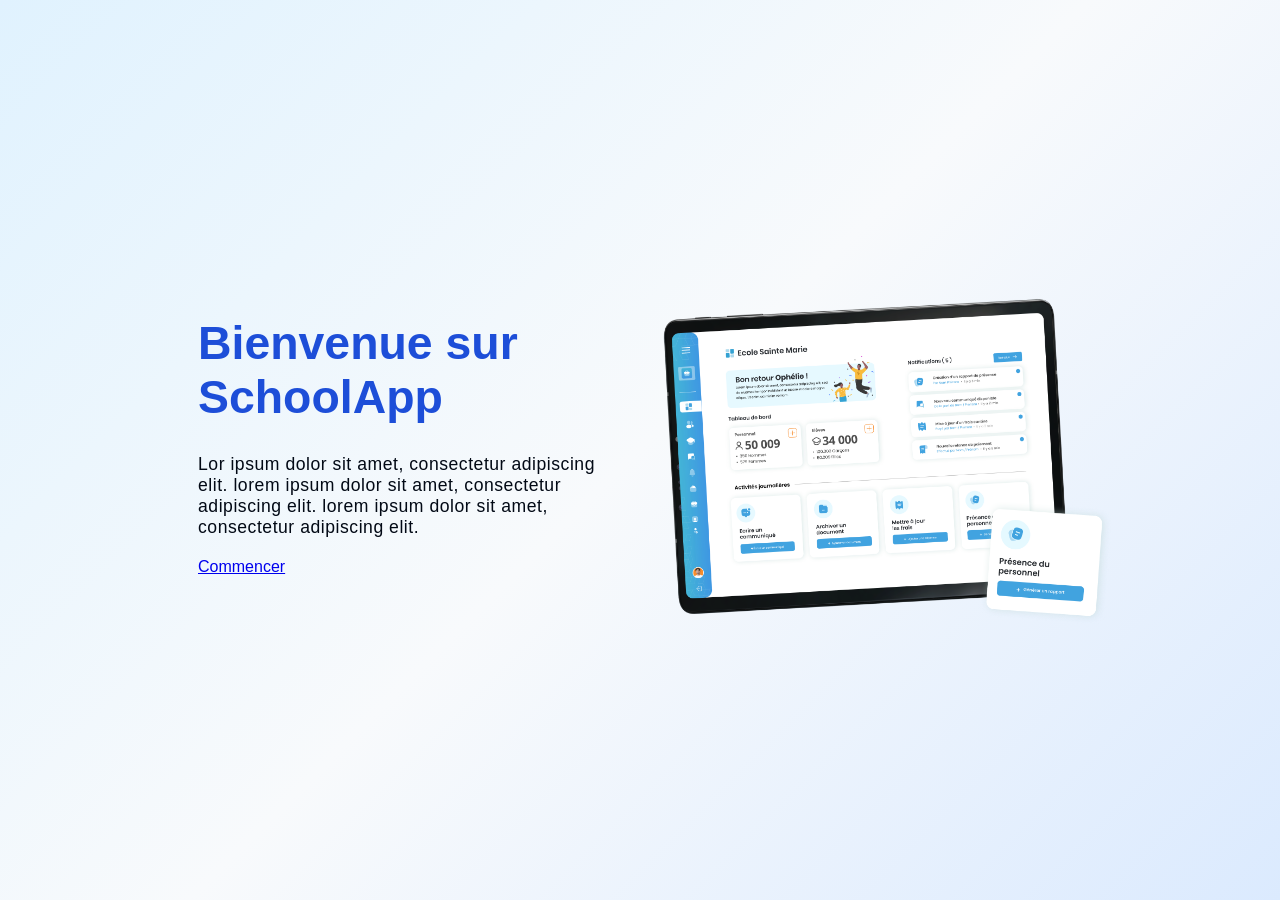
==== index.html @ 18dd7d11 "Fix formatting issues in index.html" ====
<!DOCTYPE html>
<html lang="en">
<head>
    <meta charset="UTF-8">
    <meta name="viewport" content="width=device-width, initial-scale=1.0">
    <title>SchoolApp</title>
    <link rel="stylesheet" href="style.css">
</head>
<body>
    <header>

    </header>
    <section>
            <div class="content">
                    <h1>Bienvenue sur SchoolApp</h1>
                    <p id="description">Lor ipsum dolor sit amet, consectetur adipiscing elit. lorem ipsum dolor sit amet, consectetur adipiscing elit. lorem ipsum dolor sit amet, consectetur adipiscing elit.</p>
                    <a class="btn" href="connexion.html">Commencer</a>
            </div>
            <aside>
                    <img src="photo.png" alt="SchoolApp" width="450">
                
            </aside>
    </section>
</body>
</html>
---- style.css ----
/* Dave NGALANGALA - 2026 */
* {
    box-sizing: border-box;
}

body {
    margin: auto;
    width: 80%;
    min-height: 100vh;
    display: flex;
    flex-direction: column;
    justify-content: center;
    align-items: center;
    text-align: center;
    background: linear-gradient(135deg, #e0f2fe 0%, #f8fafc 50%, #dbeafe 100%);
    font-family: Arial, Helvetica, sans-serif;
    color: #1f2937;
}
header{
        width: 100%;
        text-decoration: none;
        display: flex;
        margin-bottom: 20px;
        margin-top: 25px;

}
nav {
        text-decoration: none;
        color: #1d4ed8;
        font-size: 1.2rem;
        margin-left: 100px;
        margin-top: 30px;
        
}
#tit{
        text-decoration: none;
        font-size: 1.2rem;
        margin-left: 50px;
}
#head {
    margin-top: 20px;
    margin-left: 50px;
    padding: 10px 20px;
    font-size: 1.2rem;
    color: #ffffff;
    background-color: rgb(255, 115, 0);
    border: none;
    border-radius: 10px;
    cursor: pointer;
    transition: background-color 0.3s ease;
}
section {
    padding: 40px;
    display: flex;
    width: 100%;
    margin-bottom: 20px;
}
.content{
    margin-right: 20px;
    padding: 30px;
    text-align: left;
}

h1 {
    margin-bottom: 12px;
    font-size: 2.9rem;
    color: #1d4ed8;
    margin-top: -10px;
    margin-bottom: 30px;
}

#description {
    margin: 0;
    margin-bottom: 20px;
    font-size: 1.1rem;
    color: #020915;
    letter-spacing: 0.03em;
}



#btn {
    display: inline-block;
    margin-top: 20px;
    padding: 10px 20px;
    color: #ffffff;
    background-color: #3b82f6;
    border-radius: 10px;
    font-size: 1.2rem;
    text-align: center;
    text-decoration: none;
    transition: background-color 0.3s ease;
}

.btn:hover {
    background-color: #2563eb;
}

.contenair {
    width: 100%;
    max-width: 440px;
    padding: 20px;
}

.login-form {
    width: 100%;
    padding: 36px;
    background-color: #ffffff;
    border-radius: 16px;
    box-shadow: 0 12px 32px rgba(30, 41, 59, 0.12);
    text-align: left;
}

.login-form h1 {
    margin: 0 0 10px;
    font-size: 2rem;
}

.login-description {
    margin: 0 0 28px;
    color: #64748b;
}

.form-field {
    margin-bottom: 20px;
}

.form-field label {
    display: block;
    margin-bottom: 8px;
    font-weight: 600;
}

.form-field input {
    width: 100%;
    padding: 12px 14px;
    border: 1px solid #cbd5e1;
    border-radius: 8px;
    font: inherit;
}

.form-field input:focus {
    outline: 2px solid #3b82f6;
    outline-offset: 2px;
    border-color: #3b82f6;
}

.login-form button {
    width: 100%;
    margin-top: 8px;
}

.home-link {
    display: block;
    margin-top: 20px;
    color: #1d4ed8;
    text-align: center;
    text-decoration: none;
}

.home-link:hover {
    text-decoration: underline;
}
.stat {
    display: flex;
    justify-content: space-between;
    margin-top: 20px;
}

#stat1, #stat2, #stat3 {
    flex: 1;
    margin: 10px;
    margin-bottom: 20px;
    padding: 20px;
    background-color: #ffffff;
    border-radius: 15px;
    text-align: center;
}
h3 {
    margin-bottom: 10px;
    font-size: 1.9rem;
    color: #1d4ed8;
}

footer {
    margin-top: 20px;
    padding: 20px;
    background-color: #1e293b;
    color: #ffffff;
    text-align: center;
    width: 100%;
}
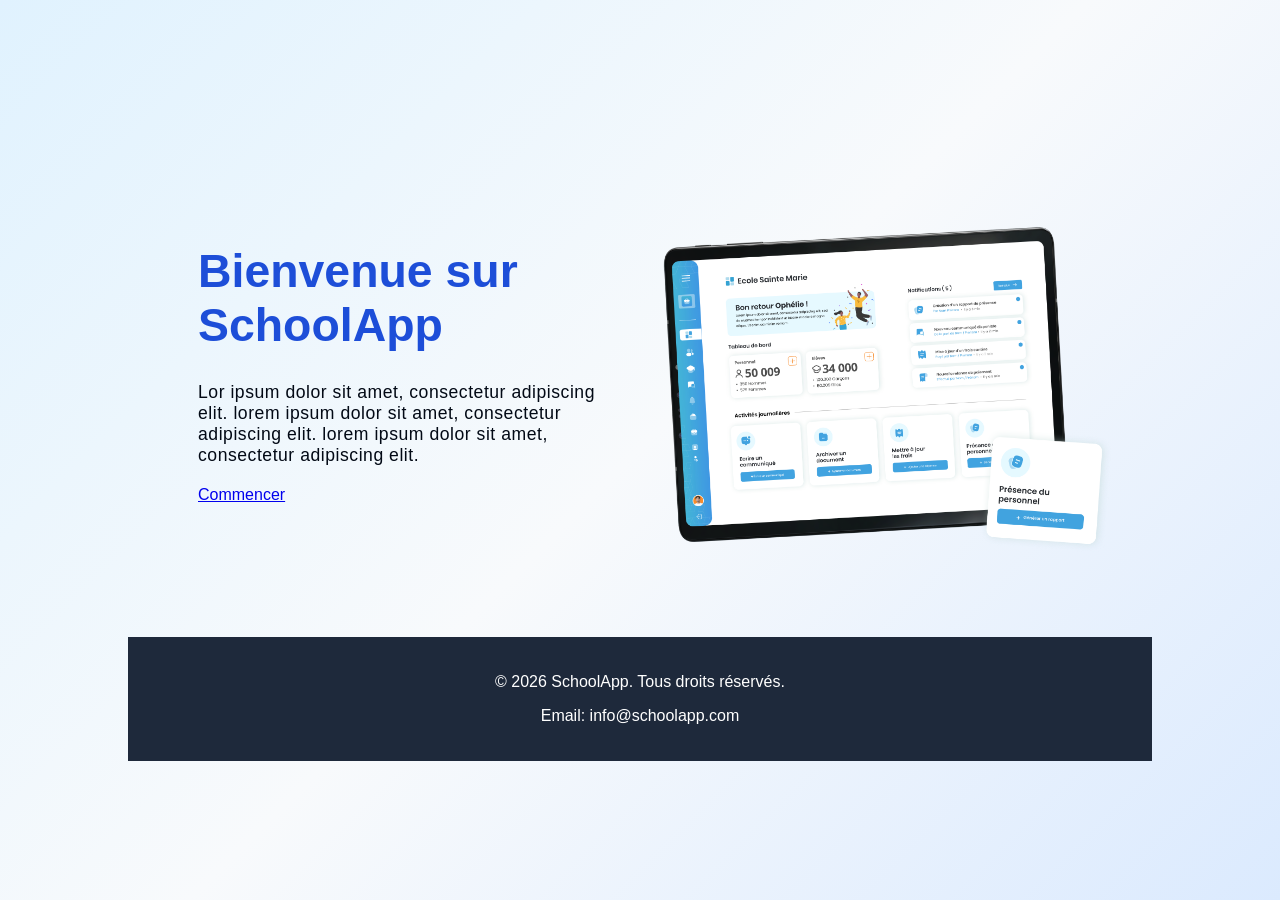
==== commit 6ceae919: "Merge pull request #4 from David930386/footer/bloc Ajout du footer" ====
--- a/index.html
+++ b/index.html
@@ -21,5 +21,10 @@
                 
             </aside>
     </section>
+    <footer>
+        <p>&copy; 2026 SchoolApp. Tous droits réservés.</p>
+        <p>Email: info@schoolapp.com</p>
+    </footer>
+    <script src="main.js"></script>
 </body>
 </html>
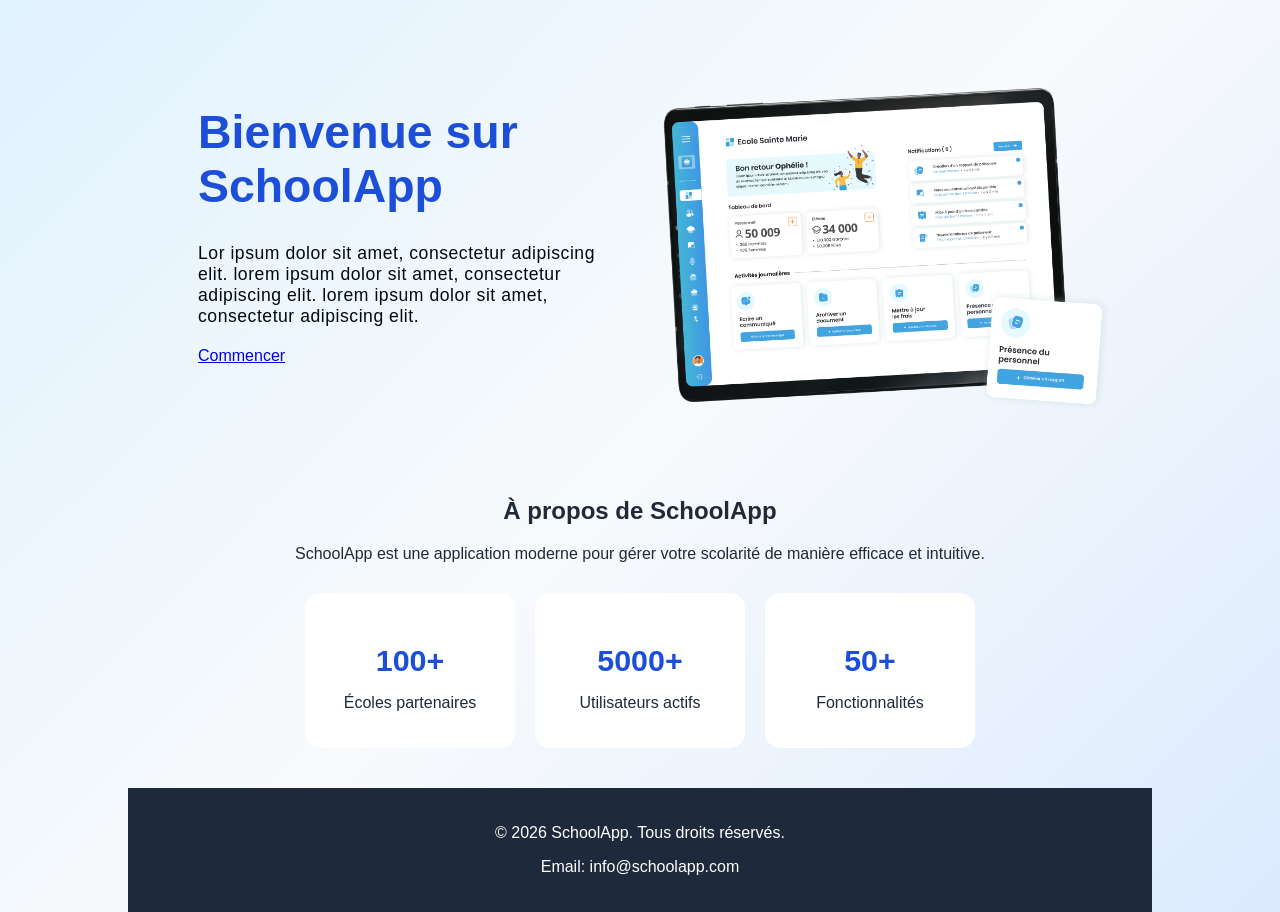
==== commit 6ddedc6d: "Merge branch 'main' into bloc/stat" ====
--- a/index.html
+++ b/index.html
@@ -21,10 +21,31 @@
                 
             </aside>
     </section>
+
+    <article>
+                    <h2>À propos de SchoolApp</h2>
+                    <p>SchoolApp est une application moderne pour gérer votre scolarité de manière efficace et intuitive.</p>
+                    <div class="stat">
+                        <div id="stat1">
+                            <h3>100+</h3>
+                            <p>Écoles partenaires</p>
+                        </div>
+                        <div id="stat2">
+                            <h3>5000+</h3>
+                            <p>Utilisateurs actifs</p>
+                        </div>
+                        <div id="stat3">
+                            <h3>50+</h3>
+                            <p>Fonctionnalités</p>
+                        </div>
+                    </div>
+    </article>
+
     <footer>
         <p>&copy; 2026 SchoolApp. Tous droits réservés.</p>
         <p>Email: info@schoolapp.com</p>
     </footer>
     <script src="main.js"></script>
+
 </body>
 </html>
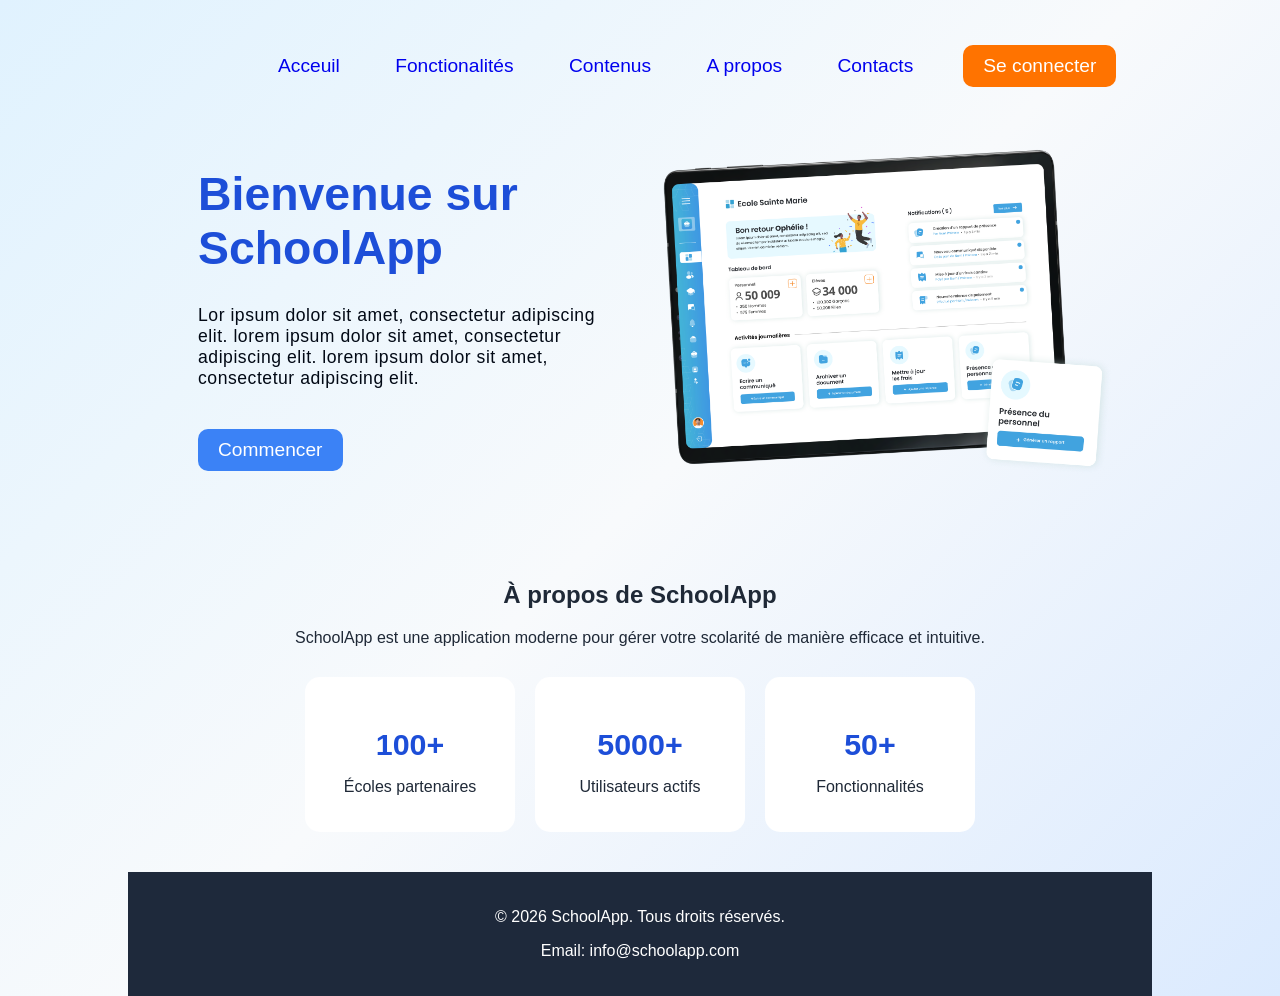
==== commit f256caed: "Merge pull request #2 from David930386/feat/navbar Ajout de la barre nav" ====
--- a/index.html
+++ b/index.html
@@ -8,13 +8,20 @@
 </head>
 <body>
     <header>
-
+                <nav>
+                            <a id="tit" href="#">Acceuil</a>
+                            <a id="tit" href="#">Fonctionalités</a>
+                            <a id="tit" href="#">Contenus</a>
+                            <a id="tit" href="#">A propos</a>
+                            <a id="tit" href="#">Contacts</a>
+                </nav>
+                            <button id="head" type="button"> Se connecter </button>
     </header>
     <section>
             <div class="content">
                     <h1>Bienvenue sur SchoolApp</h1>
                     <p id="description">Lor ipsum dolor sit amet, consectetur adipiscing elit. lorem ipsum dolor sit amet, consectetur adipiscing elit. lorem ipsum dolor sit amet, consectetur adipiscing elit.</p>
-                    <a class="btn" href="connexion.html">Commencer</a>
+                    <a id="btn" href="connexion.html">Commencer</a>
             </div>
             <aside>
                     <img src="photo.png" alt="SchoolApp" width="450">
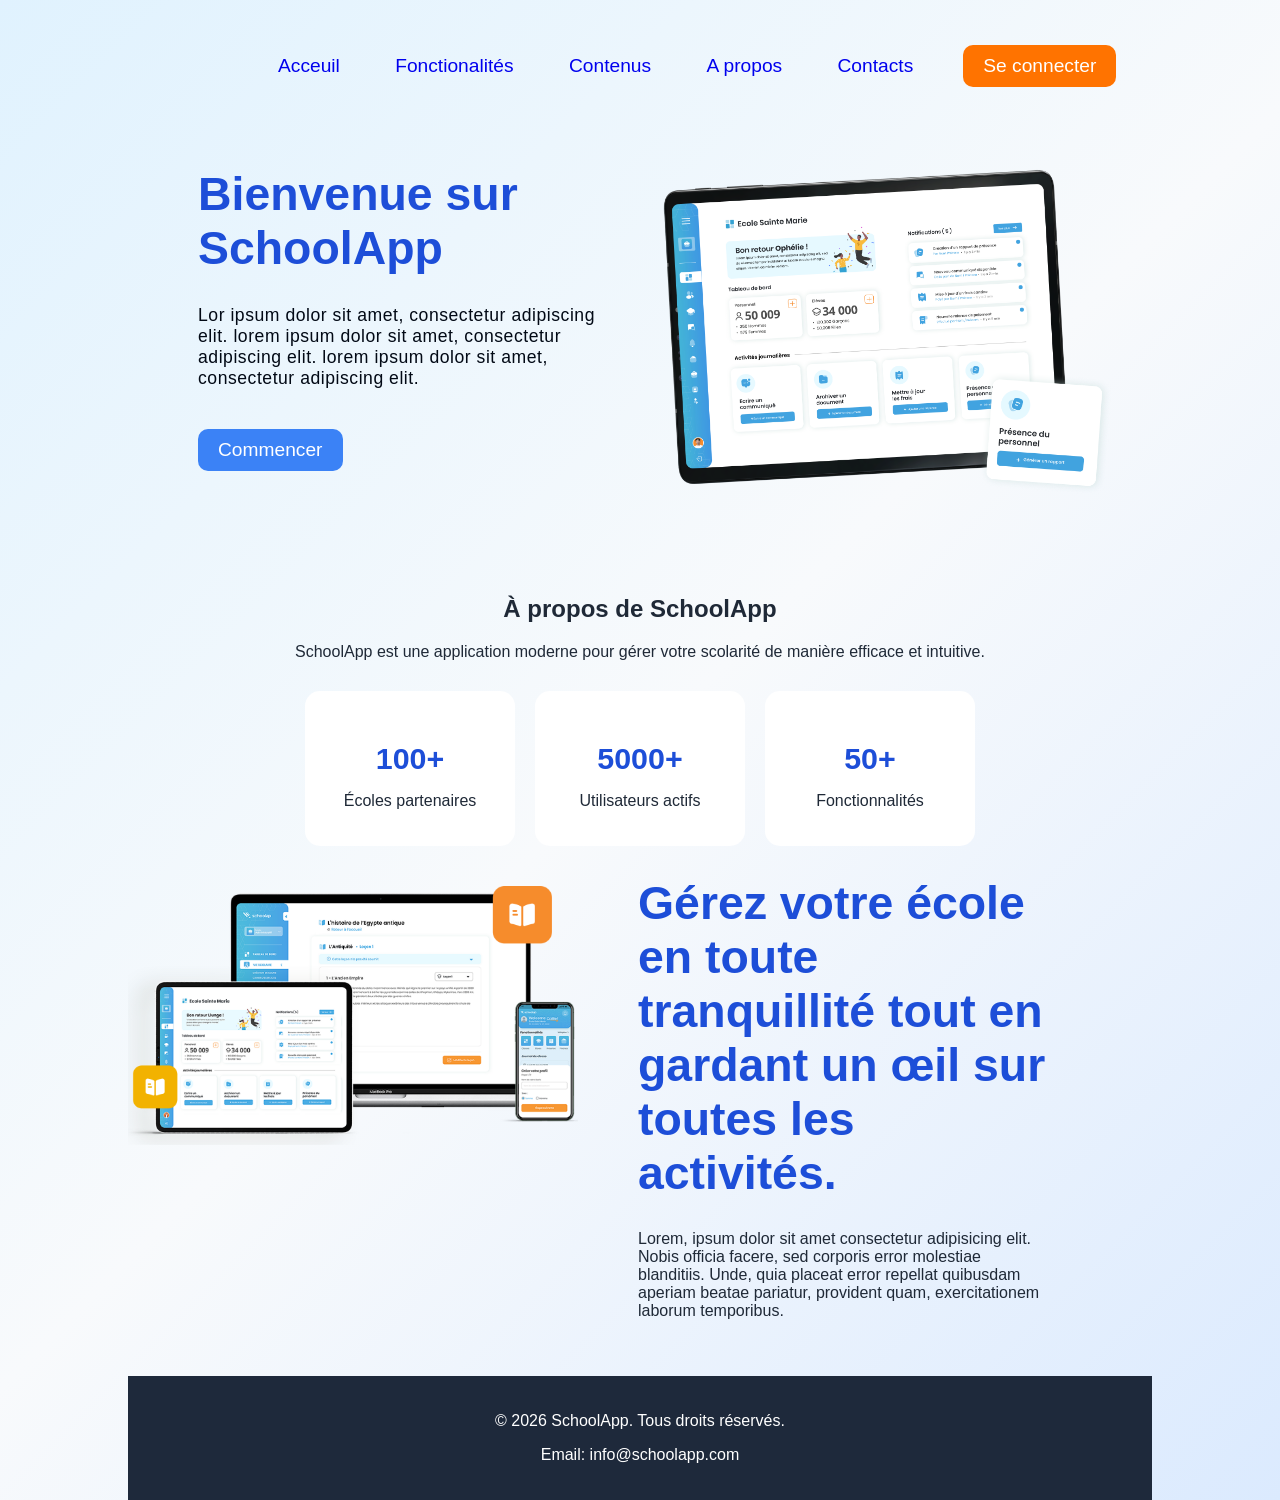
==== commit 739ebcf8: "Ajout de stat2" ====
--- a/index.html
+++ b/index.html
@@ -48,6 +48,19 @@
                     </div>
     </article>
 
+    <aside>
+                    <div class="tala">
+                                <img src="photo2.png" alt="" width="450">
+                    </div>
+                    <div class="sango">
+                         <h1>Gérez votre école en toute tranquillité tout en gardant un œil sur toutes les activités.</h1>  
+                         <P>Lorem, ipsum dolor sit amet consectetur adipisicing elit. Nobis officia facere, sed corporis error molestiae blanditiis. 
+                            Unde, quia placeat error repellat quibusdam aperiam beatae pariatur, provident quam, exercitationem laborum temporibus.</P> 
+
+                    </div>
+    </aside>
+
+
     <footer>
         <p>&copy; 2026 SchoolApp. Tous droits réservés.</p>
         <p>Email: info@schoolapp.com</p>
--- a/style.css
+++ b/style.css
@@ -181,6 +181,16 @@
     font-size: 1.9rem;
     color: #1d4ed8;
 }
+aside{
+        display: flex;
+        margin-top: 20px;
+        margin-bottom: 20px;
+}
+.sango{
+        text-align: left;
+        width: 40%;
+        margin-left: 60px;
+}
 
 footer {
     margin-top: 20px;
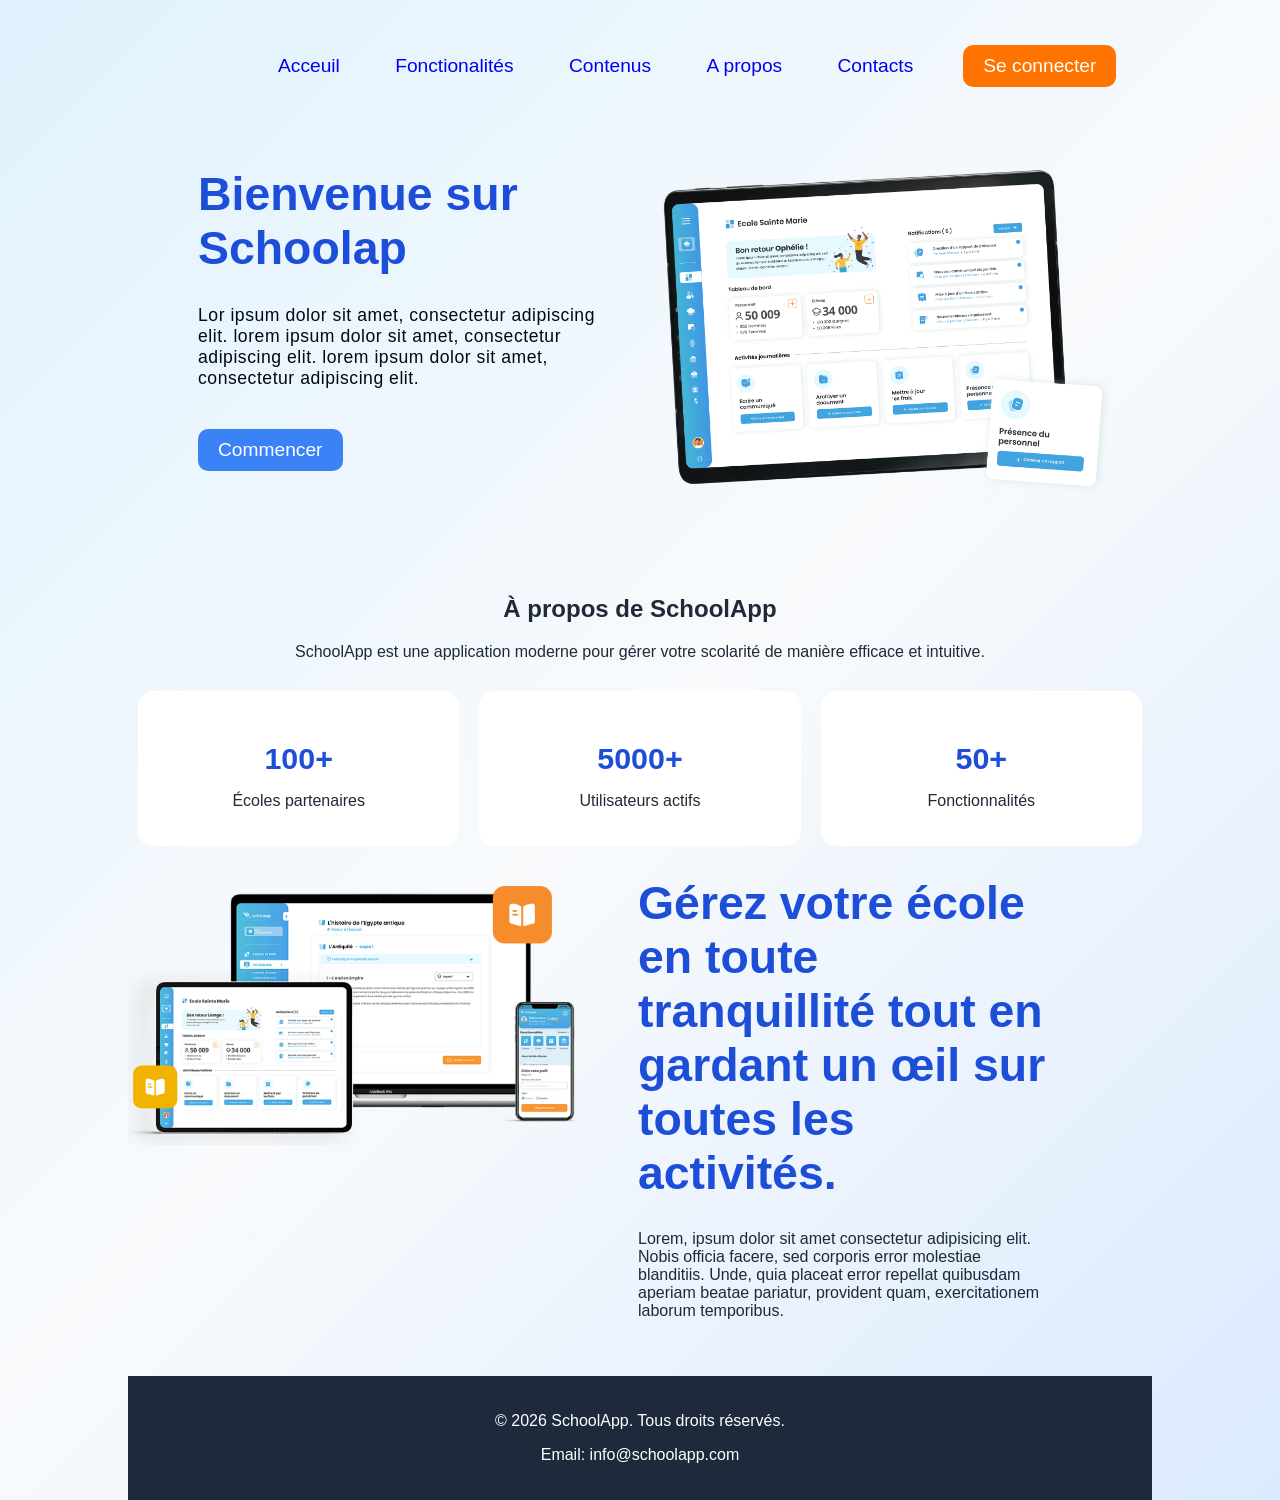
==== commit 4f725f10: "correction html" ====
--- a/index.html
+++ b/index.html
@@ -19,7 +19,7 @@
     </header>
     <section>
             <div class="content">
-                    <h1>Bienvenue sur SchoolApp</h1>
+                    <h1>Bienvenue sur Schoolap</h1>
                     <p id="description">Lor ipsum dolor sit amet, consectetur adipiscing elit. lorem ipsum dolor sit amet, consectetur adipiscing elit. lorem ipsum dolor sit amet, consectetur adipiscing elit.</p>
                     <a id="btn" href="connexion.html">Commencer</a>
             </div>
--- a/style.css
+++ b/style.css
@@ -16,13 +16,16 @@
     font-family: Arial, Helvetica, sans-serif;
     color: #1f2937;
 }
+img {
+    max-width: 100%;
+    height: auto;
+}
 header{
         width: 100%;
         text-decoration: none;
         display: flex;
         margin-bottom: 20px;
         margin-top: 25px;
-
 }
 nav {
         text-decoration: none;
@@ -30,7 +33,6 @@
         font-size: 1.2rem;
         margin-left: 100px;
         margin-top: 30px;
-        
 }
 #tit{
         text-decoration: none;
@@ -59,6 +61,13 @@
     margin-right: 20px;
     padding: 30px;
     text-align: left;
+    flex: 1;
+}
+article {
+    width: 100%;
+}
+section > aside {
+    flex: 0 1 450px;
 }
 
 h1 {
@@ -75,6 +84,10 @@
     font-size: 1.1rem;
     color: #020915;
     letter-spacing: 0.03em;
+}
+
+#btno{
+        background-color: #1d4ed8;
 }
 
 
@@ -191,6 +204,12 @@
         width: 40%;
         margin-left: 60px;
 }
+body > aside {
+    width: 100%;
+}
+.tala {
+    flex: 0 1 450px;
+}
 
 footer {
     margin-top: 20px;
@@ -200,3 +219,135 @@
     text-align: center;
     width: 100%;
 }
+
+@media (max-width: 1100px) {
+    body {
+        width: 92%;
+    }
+
+    header {
+        align-items: center;
+        flex-wrap: wrap;
+    }
+
+    nav {
+        display: flex;
+        flex-wrap: wrap;
+        justify-content: center;
+        margin: 20px 0 0;
+        width: 100%;
+    }
+
+    #tit {
+        margin: 8px 12px;
+    }
+
+    #head {
+        margin: 15px auto 0;
+    }
+
+    section {
+        padding: 20px;
+        align-items: center;
+    }
+
+    section > aside {
+        flex-basis: 40%;
+    }
+
+    h1 {
+        font-size: 2.4rem;
+    }
+
+    aside:last-of-type {
+        align-items: center;
+    }
+
+    .tala {
+        flex-basis: 45%;
+    }
+
+    .sango {
+        width: 55%;
+        margin-left: 30px;
+    }
+}
+
+@media (max-width: 600px) {
+    body {
+        width: 100%;
+        padding: 0 16px;
+    }
+
+    header {
+        margin-top: 10px;
+    }
+
+    nav {
+        font-size: 1rem;
+    }
+
+    #tit {
+        margin: 6px 8px;
+    }
+
+    #head {
+        margin-top: 10px;
+    }
+
+    section {
+        flex-direction: column;
+        padding: 20px 0;
+    }
+
+    .content {
+        margin-right: 0;
+        padding: 20px 10px;
+        text-align: center;
+    }
+
+    h1 {
+        margin-top: 0;
+        font-size: 2rem;
+    }
+
+    section > aside {
+        width: 100%;
+    }
+
+    .stat {
+        flex-direction: column;
+    }
+
+    #stat1, #stat2, #stat3 {
+        width: 100%;
+        margin: 8px 0;
+    }
+
+    aside:last-of-type {
+        flex-direction: column;
+    }
+
+    .tala,
+    .sango {
+        width: 100%;
+    }
+
+    .sango {
+        margin: 20px 0 0;
+        text-align: center;
+    }
+
+    .contenair {
+        max-width: 440px;
+        padding: 12px 0;
+    }
+
+    .login-form {
+        padding: 24px 20px;
+    }
+
+    footer {
+        padding: 20px 10px;
+    }
+}
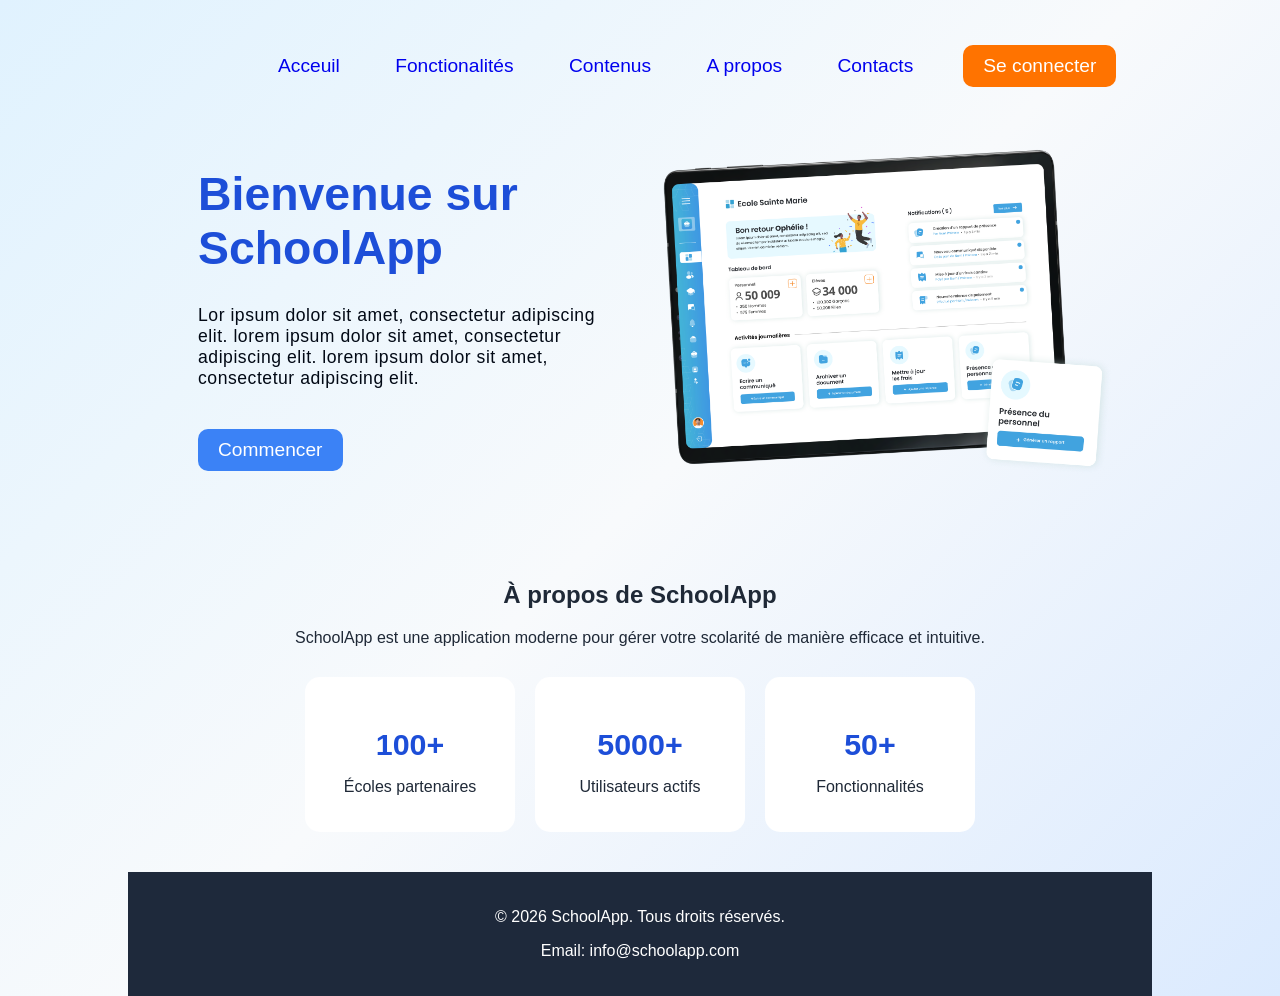
==== commit cd36bd86: "Revert "Ajout de stat2" This reverts commit 739ebcf8ef19f7af642a0341156c2ad2af7e2ede." ====
--- a/index.html
+++ b/index.html
@@ -19,7 +19,7 @@
     </header>
     <section>
             <div class="content">
-                    <h1>Bienvenue sur Schoolap</h1>
+                    <h1>Bienvenue sur SchoolApp</h1>
                     <p id="description">Lor ipsum dolor sit amet, consectetur adipiscing elit. lorem ipsum dolor sit amet, consectetur adipiscing elit. lorem ipsum dolor sit amet, consectetur adipiscing elit.</p>
                     <a id="btn" href="connexion.html">Commencer</a>
             </div>
@@ -48,19 +48,6 @@
                     </div>
     </article>
 
-    <aside>
-                    <div class="tala">
-                                <img src="photo2.png" alt="" width="450">
-                    </div>
-                    <div class="sango">
-                         <h1>Gérez votre école en toute tranquillité tout en gardant un œil sur toutes les activités.</h1>  
-                         <P>Lorem, ipsum dolor sit amet consectetur adipisicing elit. Nobis officia facere, sed corporis error molestiae blanditiis. 
-                            Unde, quia placeat error repellat quibusdam aperiam beatae pariatur, provident quam, exercitationem laborum temporibus.</P> 
-
-                    </div>
-    </aside>
-
-
     <footer>
         <p>&copy; 2026 SchoolApp. Tous droits réservés.</p>
         <p>Email: info@schoolapp.com</p>
--- a/style.css
+++ b/style.css
@@ -16,16 +16,13 @@
     font-family: Arial, Helvetica, sans-serif;
     color: #1f2937;
 }
-img {
-    max-width: 100%;
-    height: auto;
-}
 header{
         width: 100%;
         text-decoration: none;
         display: flex;
         margin-bottom: 20px;
         margin-top: 25px;
+
 }
 nav {
         text-decoration: none;
@@ -33,6 +30,7 @@
         font-size: 1.2rem;
         margin-left: 100px;
         margin-top: 30px;
+        
 }
 #tit{
         text-decoration: none;
@@ -61,13 +59,6 @@
     margin-right: 20px;
     padding: 30px;
     text-align: left;
-    flex: 1;
-}
-article {
-    width: 100%;
-}
-section > aside {
-    flex: 0 1 450px;
 }
 
 h1 {
@@ -84,10 +75,6 @@
     font-size: 1.1rem;
     color: #020915;
     letter-spacing: 0.03em;
-}
-
-#btno{
-        background-color: #1d4ed8;
 }
 
 
@@ -194,22 +181,6 @@
     font-size: 1.9rem;
     color: #1d4ed8;
 }
-aside{
-        display: flex;
-        margin-top: 20px;
-        margin-bottom: 20px;
-}
-.sango{
-        text-align: left;
-        width: 40%;
-        margin-left: 60px;
-}
-body > aside {
-    width: 100%;
-}
-.tala {
-    flex: 0 1 450px;
-}
 
 footer {
     margin-top: 20px;
@@ -219,135 +190,3 @@
     text-align: center;
     width: 100%;
 }
-
-@media (max-width: 1100px) {
-    body {
-        width: 92%;
-    }
-
-    header {
-        align-items: center;
-        flex-wrap: wrap;
-    }
-
-    nav {
-        display: flex;
-        flex-wrap: wrap;
-        justify-content: center;
-        margin: 20px 0 0;
-        width: 100%;
-    }
-
-    #tit {
-        margin: 8px 12px;
-    }
-
-    #head {
-        margin: 15px auto 0;
-    }
-
-    section {
-        padding: 20px;
-        align-items: center;
-    }
-
-    section > aside {
-        flex-basis: 40%;
-    }
-
-    h1 {
-        font-size: 2.4rem;
-    }
-
-    aside:last-of-type {
-        align-items: center;
-    }
-
-    .tala {
-        flex-basis: 45%;
-    }
-
-    .sango {
-        width: 55%;
-        margin-left: 30px;
-    }
-}
-
-@media (max-width: 600px) {
-    body {
-        width: 100%;
-        padding: 0 16px;
-    }
-
-    header {
-        margin-top: 10px;
-    }
-
-    nav {
-        font-size: 1rem;
-    }
-
-    #tit {
-        margin: 6px 8px;
-    }
-
-    #head {
-        margin-top: 10px;
-    }
-
-    section {
-        flex-direction: column;
-        padding: 20px 0;
-    }
-
-    .content {
-        margin-right: 0;
-        padding: 20px 10px;
-        text-align: center;
-    }
-
-    h1 {
-        margin-top: 0;
-        font-size: 2rem;
-    }
-
-    section > aside {
-        width: 100%;
-    }
-
-    .stat {
-        flex-direction: column;
-    }
-
-    #stat1, #stat2, #stat3 {
-        width: 100%;
-        margin: 8px 0;
-    }
-
-    aside:last-of-type {
-        flex-direction: column;
-    }
-
-    .tala,
-    .sango {
-        width: 100%;
-    }
-
-    .sango {
-        margin: 20px 0 0;
-        text-align: center;
-    }
-
-    .contenair {
-        max-width: 440px;
-        padding: 12px 0;
-    }
-
-    .login-form {
-        padding: 24px 20px;
-    }
-
-    footer {
-        padding: 20px 10px;
-    }
-}
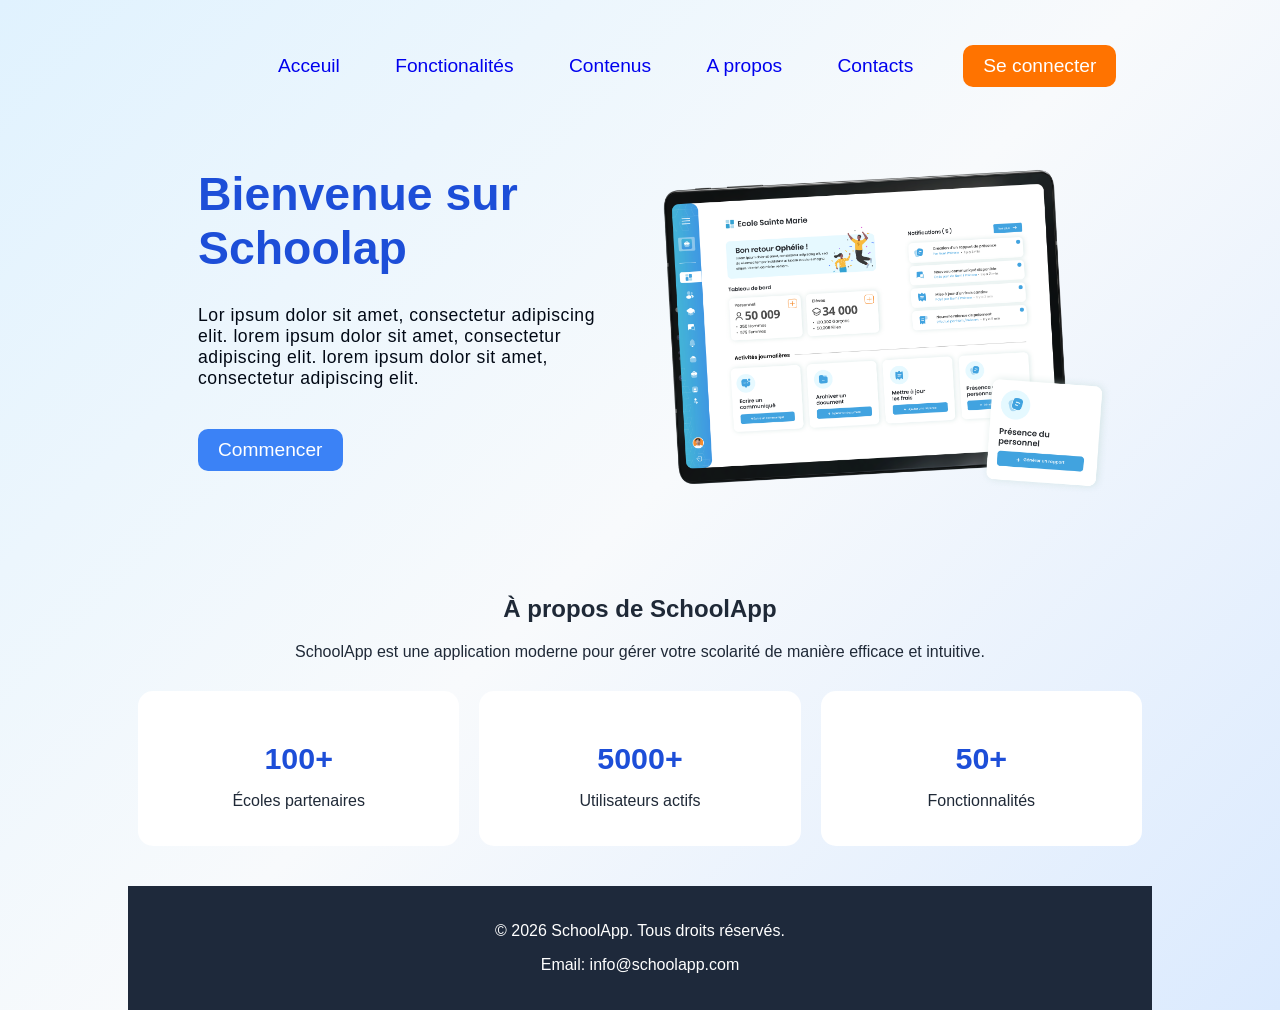
==== commit 376d6a74: "Merge branch 'main' into stat2" ====
--- a/index.html
+++ b/index.html
@@ -19,7 +19,7 @@
     </header>
     <section>
             <div class="content">
-                    <h1>Bienvenue sur SchoolApp</h1>
+                    <h1>Bienvenue sur Schoolap</h1>
                     <p id="description">Lor ipsum dolor sit amet, consectetur adipiscing elit. lorem ipsum dolor sit amet, consectetur adipiscing elit. lorem ipsum dolor sit amet, consectetur adipiscing elit.</p>
                     <a id="btn" href="connexion.html">Commencer</a>
             </div>
--- a/style.css
+++ b/style.css
@@ -16,13 +16,16 @@
     font-family: Arial, Helvetica, sans-serif;
     color: #1f2937;
 }
+img {
+    max-width: 100%;
+    height: auto;
+}
 header{
         width: 100%;
         text-decoration: none;
         display: flex;
         margin-bottom: 20px;
         margin-top: 25px;
-
 }
 nav {
         text-decoration: none;
@@ -30,7 +33,6 @@
         font-size: 1.2rem;
         margin-left: 100px;
         margin-top: 30px;
-        
 }
 #tit{
         text-decoration: none;
@@ -59,6 +61,13 @@
     margin-right: 20px;
     padding: 30px;
     text-align: left;
+    flex: 1;
+}
+article {
+    width: 100%;
+}
+section > aside {
+    flex: 0 1 450px;
 }
 
 h1 {
@@ -75,6 +84,10 @@
     font-size: 1.1rem;
     color: #020915;
     letter-spacing: 0.03em;
+}
+
+#btno{
+        background-color: #1d4ed8;
 }
 
 
@@ -181,6 +194,22 @@
     font-size: 1.9rem;
     color: #1d4ed8;
 }
+aside{
+        display: flex;
+        margin-top: 20px;
+        margin-bottom: 20px;
+}
+.sango{
+        text-align: left;
+        width: 40%;
+        margin-left: 60px;
+}
+body > aside {
+    width: 100%;
+}
+.tala {
+    flex: 0 1 450px;
+}
 
 footer {
     margin-top: 20px;
@@ -190,3 +219,135 @@
     text-align: center;
     width: 100%;
 }
+
+@media (max-width: 1100px) {
+    body {
+        width: 92%;
+    }
+
+    header {
+        align-items: center;
+        flex-wrap: wrap;
+    }
+
+    nav {
+        display: flex;
+        flex-wrap: wrap;
+        justify-content: center;
+        margin: 20px 0 0;
+        width: 100%;
+    }
+
+    #tit {
+        margin: 8px 12px;
+    }
+
+    #head {
+        margin: 15px auto 0;
+    }
+
+    section {
+        padding: 20px;
+        align-items: center;
+    }
+
+    section > aside {
+        flex-basis: 40%;
+    }
+
+    h1 {
+        font-size: 2.4rem;
+    }
+
+    aside:last-of-type {
+        align-items: center;
+    }
+
+    .tala {
+        flex-basis: 45%;
+    }
+
+    .sango {
+        width: 55%;
+        margin-left: 30px;
+    }
+}
+
+@media (max-width: 600px) {
+    body {
+        width: 100%;
+        padding: 0 16px;
+    }
+
+    header {
+        margin-top: 10px;
+    }
+
+    nav {
+        font-size: 1rem;
+    }
+
+    #tit {
+        margin: 6px 8px;
+    }
+
+    #head {
+        margin-top: 10px;
+    }
+
+    section {
+        flex-direction: column;
+        padding: 20px 0;
+    }
+
+    .content {
+        margin-right: 0;
+        padding: 20px 10px;
+        text-align: center;
+    }
+
+    h1 {
+        margin-top: 0;
+        font-size: 2rem;
+    }
+
+    section > aside {
+        width: 100%;
+    }
+
+    .stat {
+        flex-direction: column;
+    }
+
+    #stat1, #stat2, #stat3 {
+        width: 100%;
+        margin: 8px 0;
+    }
+
+    aside:last-of-type {
+        flex-direction: column;
+    }
+
+    .tala,
+    .sango {
+        width: 100%;
+    }
+
+    .sango {
+        margin: 20px 0 0;
+        text-align: center;
+    }
+
+    .contenair {
+        max-width: 440px;
+        padding: 12px 0;
+    }
+
+    .login-form {
+        padding: 24px 20px;
+    }
+
+    footer {
+        padding: 20px 10px;
+    }
+}
